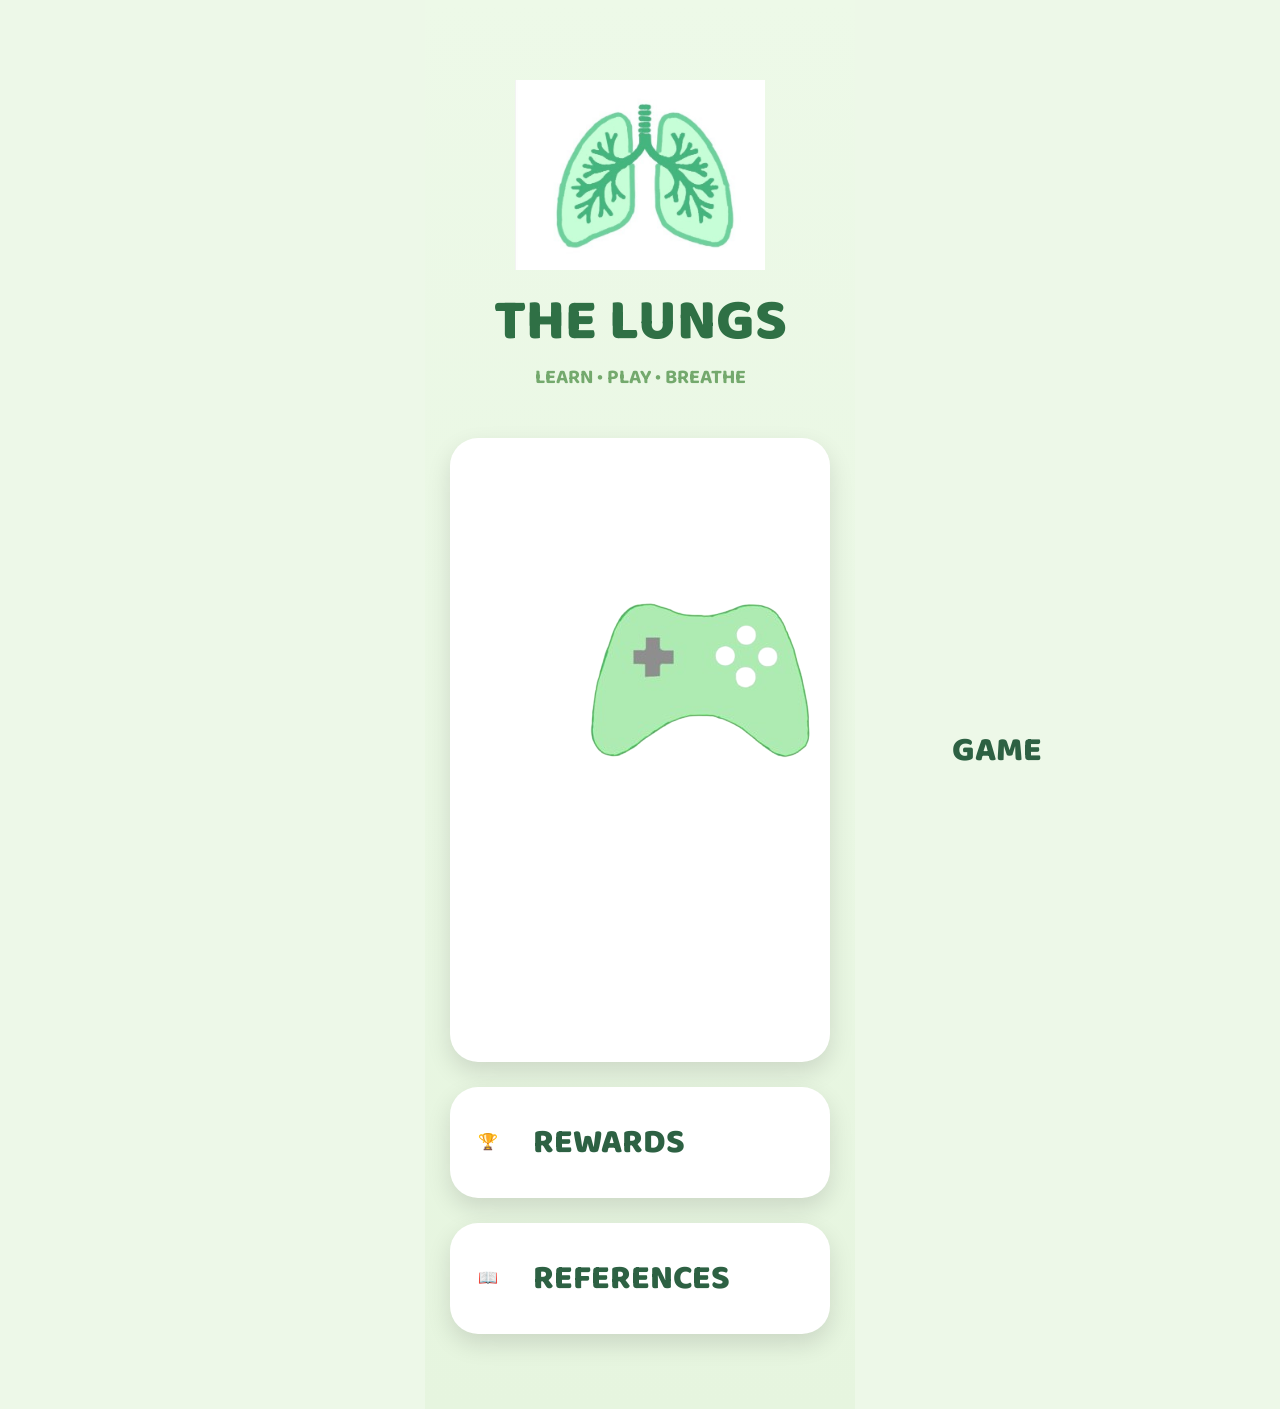
==== index.html @ 39a71042 "Update index.html" ====
<!DOCTYPE html>
<html lang="en">

<head>
    <meta charset="UTF-8">
    <meta name="viewport" content="width=device-width, initial-scale=1.0">
    <title>The Lungs</title>

    <link rel="stylesheet" href="style.css">

    <link href="https://fonts.googleapis.com/css2?family=Baloo+2:wght@700;800&display=swap" rel="stylesheet">
</head>

<body>

<div class="background">

    <div class="container">

        <!-- Top Cartoon -->
        <img src="Lungs mini icon.jpg" alt="Lungs" class="logo">

        <h1>THE LUNGS</h1>

        <p class="subtitle">LEARN • PLAY • BREATHE</p>

        <!-- Game -->
        <a href="#" class="card">
            <img src="cartoon controller.png" alt="Controller" class="menu-icon">
            <span class="card-text">GAME</span>
        </a>

        <!-- Rewards -->
        <a href="#" class="card">
            <span class="emoji">🏆</span>
            <span class="card-text">REWARDS</span>
        </a>

        <!-- References -->
        <a href="#" class="card">
            <span class="emoji">📖</span>
            <span class="card-text">REFERENCES</span>
        </a>

    </div>

</div>

</body>
</html>
---- style.css ----
*{
    margin:0;
    padding:0;
    box-sizing:border-box;
}

body{
    font-family:'Baloo 2',cursive;
    background:#edf8e8;
    display:flex;
    justify-content:center;
    align-items:center;
    min-height:100vh;
}

.background{

    width:430px;
    min-height:932px;

    background:linear-gradient(#edf9e8,#e6f5df);

    display:flex;
    justify-content:center;
}

.container{

    width:100%;
    text-align:center;

    padding:50px 25px;
}

.logo{

    width:250px;
    margin-top:30px;
    margin-bottom:15px;
}

h1{

    font-size:58px;
    color:#2f7045;
    font-weight:800;
    line-height:1;
}

.subtitle{

    color:#74a96d;
    font-size:20px;
    font-weight:700;
    margin-top:10px;
    margin-bottom:45px;
}

.card{

    background:white;
    border-radius:28px;

    padding:28px;

    display:flex;
    align-items:center;

    margin-bottom:25px;

    text-decoration:none;

    box-shadow:0 10px 25px rgba(0,0,0,.12);
}

.icon{

    font-size:42px;
    margin-left:15px;
}

.card span:last-child{

    margin-left:35px;
    font-size:34px;
    font-weight:800;
    color:#2d6143;
}
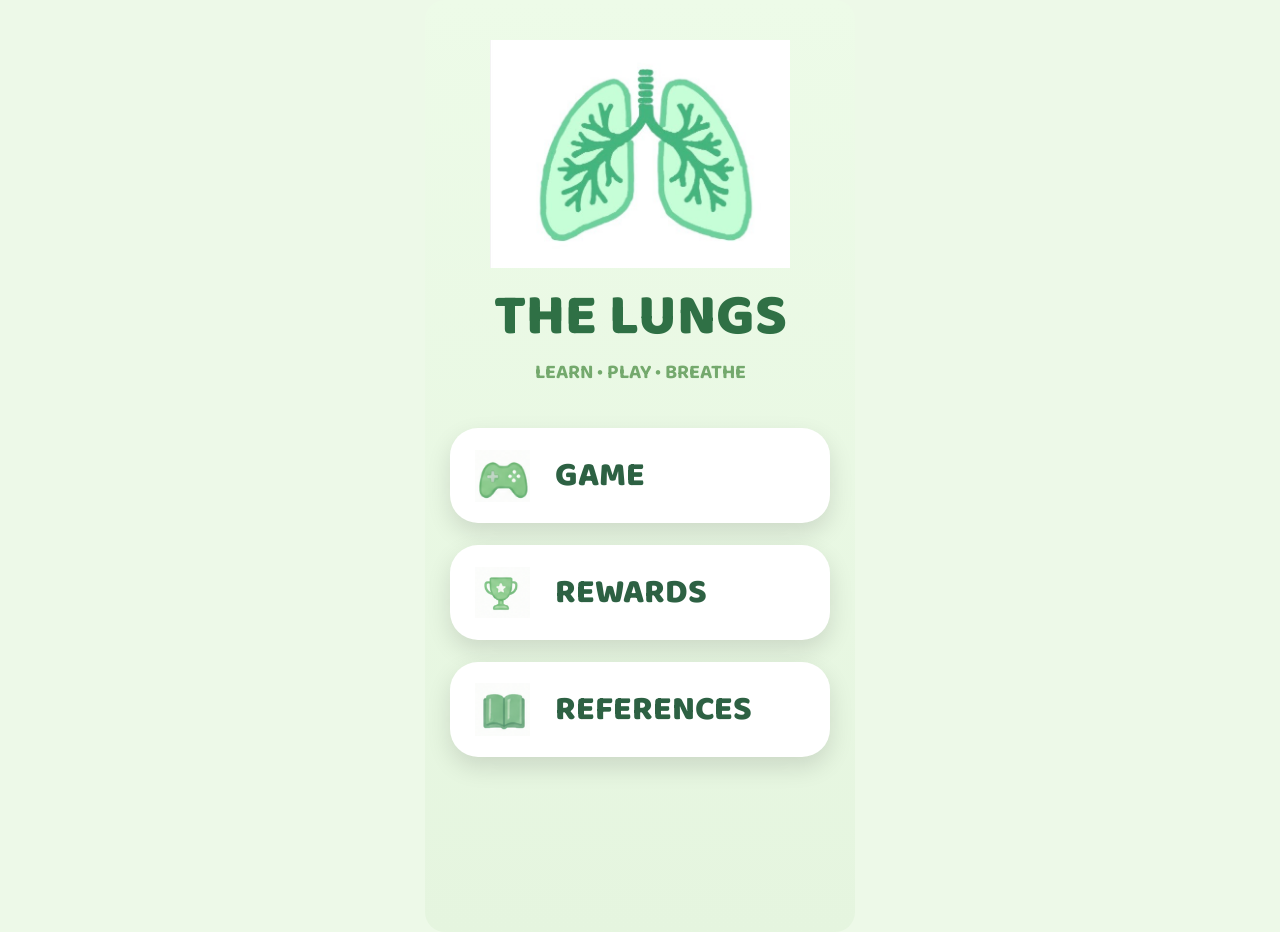
==== commit e2e8dd5d: "Update index.html" ====
--- a/index.html
+++ b/index.html
@@ -1,45 +1,56 @@
 <!DOCTYPE html>
 <html lang="en">
+<head>
+<meta charset="UTF-8">
+<meta name="viewport" content="width=device-width, initial-scale=1.0">
 
-<head>
-    <meta charset="UTF-8">
-    <meta name="viewport" content="width=device-width, initial-scale=1.0">
-    <title>The Lungs</title>
+<title>The Lungs</title>
 
-    <link rel="stylesheet" href="style.css">
+<link rel="stylesheet" href="style.css">
 
-    <link href="https://fonts.googleapis.com/css2?family=Baloo+2:wght@700;800&display=swap" rel="stylesheet">
+<link href="https://fonts.googleapis.com/css2?family=Baloo+2:wght@700;800&display=swap" rel="stylesheet">
+
 </head>
 
 <body>
 
 <div class="background">
 
+    <div class="leaf leaf1"></div>
+    <div class="leaf leaf2"></div>
+    <div class="leaf leaf3"></div>
+    <div class="leaf leaf4"></div>
+
     <div class="container">
 
-        <!-- Top Cartoon -->
-        <img src="Lungs mini icon.jpg" alt="Lungs" class="logo">
+        <img src="Lungs mini icon.jpg" class="logo" alt="Lungs">
 
         <h1>THE LUNGS</h1>
 
         <p class="subtitle">LEARN • PLAY • BREATHE</p>
 
-        <!-- Game -->
         <a href="#" class="card">
-            <img src="cartoon controller.png" alt="Controller" class="menu-icon">
+
+            <img src="controller.png" class="menu-icon">
+
             <span class="card-text">GAME</span>
+
         </a>
 
-        <!-- Rewards -->
         <a href="#" class="card">
-            <span class="emoji">🏆</span>
+
+            <img src="trophy.png" class="menu-icon">
+
             <span class="card-text">REWARDS</span>
+
         </a>
 
-        <!-- References -->
         <a href="#" class="card">
-            <span class="emoji">📖</span>
+
+            <img src="books.png" class="menu-icon">
+
             <span class="card-text">REFERENCES</span>
+
         </a>
 
     </div>
--- a/style.css
+++ b/style.css
@@ -5,11 +5,15 @@
 }
 
 body{
+
     font-family:'Baloo 2',cursive;
-    background:#edf8e8;
+
+    background:#edf9e8;
+
     display:flex;
     justify-content:center;
     align-items:center;
+
     min-height:100vh;
 }
 
@@ -18,71 +22,106 @@
     width:430px;
     min-height:932px;
 
-    background:linear-gradient(#edf9e8,#e6f5df);
+    background:linear-gradient(#edfbe8,#e5f5df);
 
-    display:flex;
-    justify-content:center;
+    border-radius:20px;
 }
 
 .container{
 
-    width:100%;
+    padding:40px 25px;
+
     text-align:center;
+}
 
-    padding:50px 25px;
-}
+/* Cartoon at top */
 
 .logo{
 
-    width:250px;
-    margin-top:30px;
-    margin-bottom:15px;
+    width:300px;
+    height:auto;
+
+    display:block;
+
+    margin:0 auto 20px auto;
 }
 
 h1{
 
     font-size:58px;
+
     color:#2f7045;
+
     font-weight:800;
+
     line-height:1;
 }
 
 .subtitle{
 
+    font-size:20px;
+
     color:#74a96d;
-    font-size:20px;
+
+    margin-top:10px;
+    margin-bottom:40px;
+
     font-weight:700;
-    margin-top:10px;
-    margin-bottom:45px;
 }
+
+/* White buttons */
 
 .card{
 
     background:white;
+
     border-radius:28px;
 
-    padding:28px;
+    display:flex;
 
-    display:flex;
     align-items:center;
 
-    margin-bottom:25px;
+    padding:20px 25px;
+
+    margin-bottom:22px;
 
     text-decoration:none;
 
     box-shadow:0 10px 25px rgba(0,0,0,.12);
 }
 
-.icon{
+/* Your controller image */
 
-    font-size:42px;
-    margin-left:15px;
+.menu-icon{
+
+    width:55px;
+    height:55px;
+
+    object-fit:contain;
+
+    flex-shrink:0;
 }
 
-.card span:last-child{
+/* Trophy & Book */
 
-    margin-left:35px;
+.emoji{
+
+    font-size:48px;
+
+    width:55px;
+
+    text-align:center;
+}
+
+/* Text */
+
+.card-text{
+
+    margin-left:25px;
+
     font-size:34px;
+
     font-weight:800;
+
     color:#2d6143;
 }
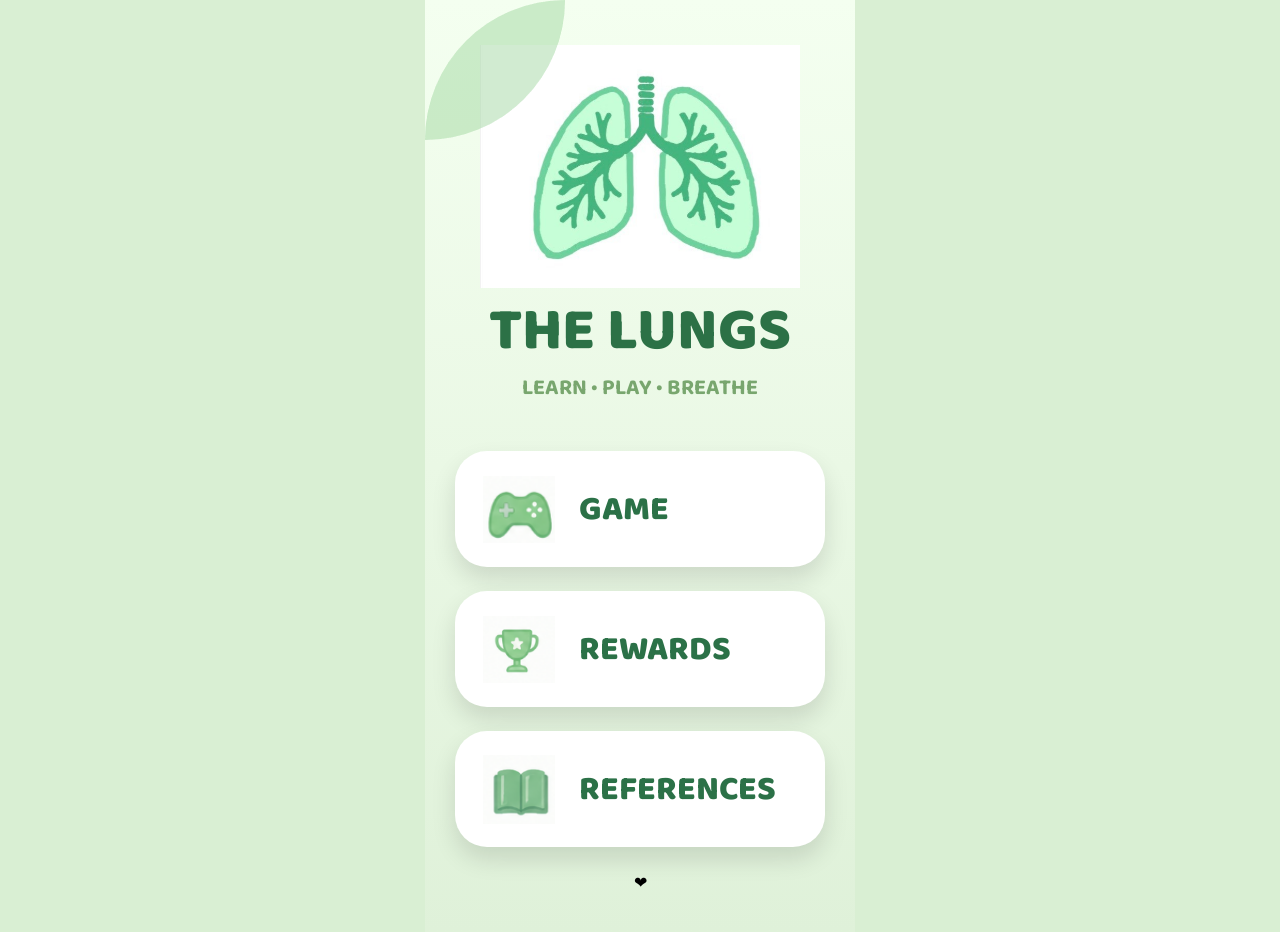
==== commit 19f5efd5: "Update index.html" ====
--- a/index.html
+++ b/index.html
@@ -1,14 +1,16 @@
 <!DOCTYPE html>
 <html lang="en">
+
 <head>
-<meta charset="UTF-8">
-<meta name="viewport" content="width=device-width, initial-scale=1.0">
 
-<title>The Lungs</title>
+    <meta charset="UTF-8">
+    <meta name="viewport" content="width=device-width, initial-scale=1.0">
 
-<link rel="stylesheet" href="style.css">
+    <title>The Lungs</title>
 
-<link href="https://fonts.googleapis.com/css2?family=Baloo+2:wght@700;800&display=swap" rel="stylesheet">
+    <link rel="stylesheet" href="style.css">
+
+    <link href="https://fonts.googleapis.com/css2?family=Baloo+2:wght@700;800&display=swap" rel="stylesheet">
 
 </head>
 
@@ -16,46 +18,66 @@
 
 <div class="background">
 
-    <div class="leaf leaf1"></div>
-    <div class="leaf leaf2"></div>
-    <div class="leaf leaf3"></div>
-    <div class="leaf leaf4"></div>
+    <!-- Decorative Leaves -->
+    <div class="leaf leaf-top-left"></div>
+    <div class="leaf leaf-top-right"></div>
+    <div class="leaf leaf-bottom-left"></div>
+    <div class="leaf leaf-bottom-right"></div>
 
     <div class="container">
 
-        <img src="Lungs mini icon.jpg" class="logo" alt="Lungs">
+        <!-- Lungs Image -->
+        <img src="Lungs mini icon.jpg" alt="Lungs" class="logo">
 
+        <!-- Title -->
         <h1>THE LUNGS</h1>
 
-        <p class="subtitle">LEARN • PLAY • BREATHE</p>
+        <p class="subtitle">
+            LEARN • PLAY • BREATHE
+        </p>
 
-        <a href="#" class="card">
+        <!-- GAME BUTTON -->
+        <a href="game.html" class="card">
 
-            <img src="controller.png" class="menu-icon">
+            <img src="controller.png" alt="Game" class="menu-icon">
 
-            <span class="card-text">GAME</span>
+            <span class="card-text">
+                GAME
+            </span>
 
         </a>
 
-        <a href="#" class="card">
+        <!-- REWARDS BUTTON -->
+        <a href="rewards.html" class="card">
 
-            <img src="trophy.png" class="menu-icon">
+            <img src="trophy.png" alt="Rewards" class="menu-icon">
 
-            <span class="card-text">REWARDS</span>
+            <span class="card-text">
+                REWARDS
+            </span>
 
         </a>
 
-        <a href="#" class="card">
+        <!-- REFERENCES BUTTON -->
+        <a href="references.html" class="card">
 
-            <img src="books.png" class="menu-icon">
+            <img src="books.png" alt="References" class="menu-icon">
 
-            <span class="card-text">REFERENCES</span>
+            <span class="card-text">
+                REFERENCES
+            </span>
 
         </a>
+
+        <!-- Bottom Decoration -->
+        <div class="heartbeat">
+            ❤
+        </div>
 
     </div>
 
 </div>
 
 </body>
+
 </html>
--- a/style.css
+++ b/style.css
@@ -1,127 +1,177 @@
 *{
-    margin:0;
-    padding:0;
-    box-sizing:border-box;
+margin:0;
+padding:0;
+box-sizing:border-box;
 }
 
 body{
 
-    font-family:'Baloo 2',cursive;
+background:#d9efd3;
 
-    background:#edf9e8;
+display:flex;
+justify-content:center;
+align-items:center;
 
-    display:flex;
-    justify-content:center;
-    align-items:center;
+min-height:100vh;
 
-    min-height:100vh;
+font-family:'Baloo 2',cursive;
 }
 
 .background{
 
-    width:430px;
-    min-height:932px;
+position:relative;
 
-    background:linear-gradient(#edfbe8,#e5f5df);
+width:430px;
+height:932px;
 
-    border-radius:20px;
+overflow:hidden;
+
+background:linear-gradient(
+180deg,
+#f4fff0,
+#eaf8e5,
+#dff1d9
+);
+
+}
+
+/* Decorative leaves */
+
+.leaf{
+
+position:absolute;
+
+width:140px;
+height:140px;
+
+background:#8fc88f;
+
+opacity:.12;
+
+border-radius:100% 0 100% 0;
+}
+
+.leaf1{
+
+left:-50px;
+top:20px;
+transform:rotate(-30deg);
+}
+
+.leaf2{
+
+right:-50px;
+top:40px;
+transform:rotate(35deg);
+}
+
+.leaf3{
+
+left:-40px;
+bottom:30px;
+transform:rotate(160deg);
+}
+
+.leaf4{
+
+right:-40px;
+bottom:10px;
+transform:rotate(-140deg);
 }
 
 .container{
 
-    padding:40px 25px;
+padding:45px 30px;
 
-    text-align:center;
+text-align:center;
 }
 
-/* Cartoon at top */
+/* Lungs */
 
 .logo{
 
-    width:300px;
-    height:auto;
+width:320px;
 
-    display:block;
+display:block;
 
-    margin:0 auto 20px auto;
+margin:auto;
+
+margin-bottom:15px;
 }
+
+/* Title */
 
 h1{
 
-    font-size:58px;
+font-size:60px;
 
-    color:#2f7045;
+color:#2c7146;
 
-    font-weight:800;
+font-weight:800;
 
-    line-height:1;
+line-height:.95;
 }
 
 .subtitle{
 
-    font-size:20px;
+margin-top:10px;
 
-    color:#74a96d;
+margin-bottom:45px;
 
-    margin-top:10px;
-    margin-bottom:40px;
+font-size:22px;
 
-    font-weight:700;
+font-weight:700;
+
+color:#78a66e;
 }
 
-/* White buttons */
+/* Buttons */
 
 .card{
 
-    background:white;
+display:flex;
 
-    border-radius:28px;
+align-items:center;
 
-    display:flex;
+background:white;
 
-    align-items:center;
+border-radius:32px;
 
-    padding:20px 25px;
+padding:22px 28px;
 
-    margin-bottom:22px;
+margin-bottom:24px;
 
-    text-decoration:none;
+text-decoration:none;
 
-    box-shadow:0 10px 25px rgba(0,0,0,.12);
+box-shadow:0 12px 24px rgba(0,0,0,.12);
+
+transition:.2s;
 }
 
-/* Your controller image */
+.card:hover{
+
+transform:translateY(-3px);
+}
+
+/* Icons */
 
 .menu-icon{
 
-    width:55px;
-    height:55px;
+width:72px;
+height:72px;
 
-    object-fit:contain;
-
-    flex-shrink:0;
-}
-
-/* Trophy & Book */
-
-.emoji{
-
-    font-size:48px;
-
-    width:55px;
-
-    text-align:center;
+object-fit:contain;
 }
 
 /* Text */
 
 .card-text{
 
-    margin-left:25px;
+margin-left:24px;
 
-    font-size:34px;
+font-size:34px;
 
-    font-weight:800;
+font-weight:800;
 
-    color:#2d6143;
+color:#2b7147;
 }
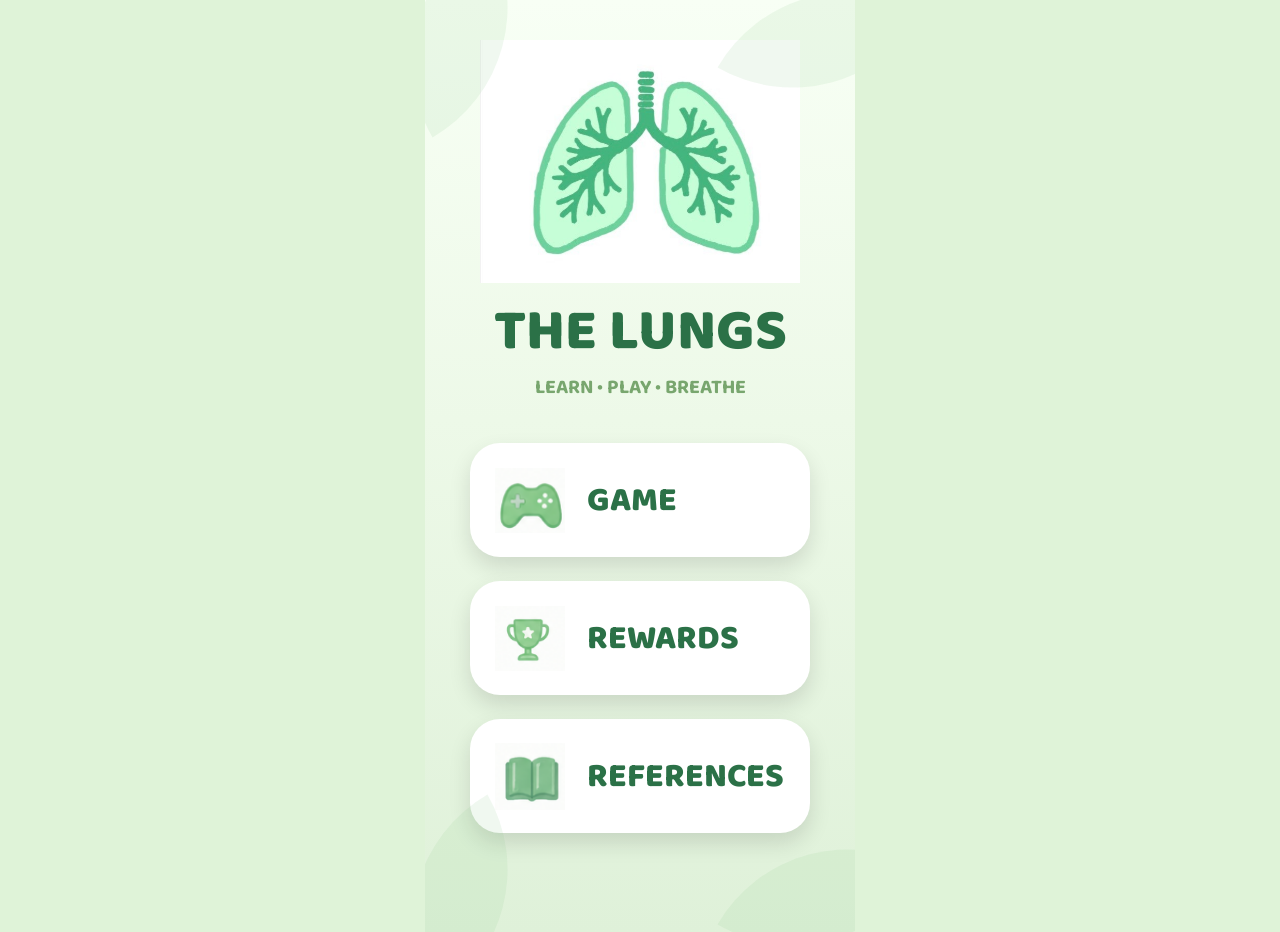
==== commit 917397c5: "Update index.html" ====
--- a/index.html
+++ b/index.html
@@ -69,9 +69,7 @@
 
         </a>
 
-        <!-- Bottom Decoration -->
-        <div class="heartbeat">
-            ❤
+        
         </div>
 
     </div>
--- a/style.css
+++ b/style.css
@@ -1,177 +1,811 @@
 *{
-margin:0;
-padding:0;
-box-sizing:border-box;
+    margin:0;
+    padding:0;
+    box-sizing:border-box;
 }
 
 body{
 
-background:#d9efd3;
-
-display:flex;
-justify-content:center;
-align-items:center;
-
-min-height:100vh;
-
-font-family:'Baloo 2',cursive;
-}
+    font-family:'Baloo 2',cursive;
+
+    background:#dff3d8;
+
+    display:flex;
+    justify-content:center;
+    align-items:center;
+
+    min-height:100vh;
+}
+
+/* ========================= */
+/* MAIN BACKGROUND */
+/* ========================= */
 
 .background{
 
-position:relative;
-
-width:430px;
-height:932px;
-
-overflow:hidden;
-
-background:linear-gradient(
-180deg,
-#f4fff0,
-#eaf8e5,
-#dff1d9
-);
-
-}
-
-/* Decorative leaves */
+    position:relative;
+
+    width:430px;
+    min-height:932px;
+
+    overflow:hidden;
+
+    background:linear-gradient(
+        180deg,
+        #f8fff5 0%,
+        #edf9e8 45%,
+        #dff1d9 100%
+    );
+}
+
+/* ========================= */
+/* DECORATIVE LEAVES */
+/* ========================= */
 
 .leaf{
 
-position:absolute;
-
-width:140px;
-height:140px;
-
-background:#8fc88f;
-
-opacity:.12;
-
-border-radius:100% 0 100% 0;
-}
-
-.leaf1{
-
-left:-50px;
-top:20px;
-transform:rotate(-30deg);
-}
-
-.leaf2{
-
-right:-50px;
-top:40px;
-transform:rotate(35deg);
-}
-
-.leaf3{
-
-left:-40px;
-bottom:30px;
-transform:rotate(160deg);
-}
-
-.leaf4{
-
-right:-40px;
-bottom:10px;
-transform:rotate(-140deg);
-}
+    position:absolute;
+
+    width:150px;
+    height:150px;
+
+    background:#84c483;
+
+    opacity:.12;
+
+    border-radius:100% 0 100% 0;
+}
+
+.leaf-top-left{
+
+    top:-40px;
+    left:-40px;
+
+    transform:rotate(-30deg);
+}
+
+.leaf-top-right{
+
+    top:-35px;
+    right:-40px;
+
+    transform:rotate(30deg);
+}
+
+.leaf-bottom-left{
+
+    bottom:-40px;
+    left:-40px;
+
+    transform:rotate(150deg);
+}
+
+.leaf-bottom-right{
+
+    bottom:-40px;
+    right:-40px;
+
+    transform:rotate(-150deg);
+}
+
+/* ========================= */
+/* CONTENT */
+/* ========================= */
 
 .container{
 
-padding:45px 30px;
-
-text-align:center;
-}
-
-/* Lungs */
+    width:100%;
+
+    max-width:380px;
+
+    margin:0 auto;
+
+    padding:40px 20px;
+
+    text-align:center;
+
+}
+/* ========================= */
+/* LUNGS IMAGE */
+/* ========================= */
 
 .logo{
 
-width:320px;
-
-display:block;
-
-margin:auto;
-
-margin-bottom:15px;
-}
-
-/* Title */
+    width:320px;
+
+    display:block;
+
+    margin:auto;
+
+    margin-bottom:20px;
+}
+
+/* ========================= */
+/* TITLES */
+/* ========================= */
 
 h1{
 
-font-size:60px;
-
-color:#2c7146;
-
-font-weight:800;
-
-line-height:.95;
+    color:#2b7147;
+
+    font-size:58px;
+
+    font-weight:800;
+
+    line-height:1;
 }
 
 .subtitle{
 
-margin-top:10px;
-
-margin-bottom:45px;
-
-font-size:22px;
-
-font-weight:700;
-
-color:#78a66e;
-}
-
-/* Buttons */
+    color:#78a66e;
+
+    font-size:20px;
+
+    margin-top:10px;
+
+    margin-bottom:40px;
+
+    font-weight:700;
+}
+
+/* ========================= */
+/* MENU BUTTONS */
+/* ========================= */
 
 .card{
 
-display:flex;
-
-align-items:center;
-
-background:white;
-
-border-radius:32px;
-
-padding:22px 28px;
-
-margin-bottom:24px;
-
-text-decoration:none;
-
-box-shadow:0 12px 24px rgba(0,0,0,.12);
-
-transition:.2s;
+    background:white;
+
+    display:flex;
+
+    align-items:center;
+
+    border-radius:30px;
+
+    padding:22px 25px;
+
+    margin-bottom:24px;
+
+    text-decoration:none;
+
+    box-shadow:0 10px 22px rgba(0,0,0,.12);
+
+    transition:.2s;
 }
 
 .card:hover{
 
-transform:translateY(-3px);
-}
-
-/* Icons */
+    transform:translateY(-3px);
+}
+
+/* ========================= */
+/* ICONS */
+/* ========================= */
 
 .menu-icon{
 
-width:72px;
-height:72px;
-
-object-fit:contain;
-}
-
-/* Text */
+    width:70px;
+    height:70px;
+
+    object-fit:contain;
+}
 
 .card-text{
 
-margin-left:24px;
-
-font-size:34px;
-
-font-weight:800;
-
-color:#2b7147;
-}
+    margin-left:22px;
+
+    color:#2b7147;
+
+    font-size:34px;
+
+    font-weight:800;
+}
+
+/* ========================= */
+/* HEART */
+/* ========================= */
+
+.heartbeat{
+
+    margin-top:30px;
+
+    font-size:60px;
+
+    color:#8bc987;
+
+    opacity:.25;
+}
+
+/* ========================= */
+/* BACK BUTTON */
+/* ========================= */
+
+.back-button{
+
+    position:absolute;
+
+    top:15px;
+    left:15px;
+
+    display:inline-block;
+
+    padding:8px 16px;
+
+    background:white;
+
+    border-radius:14px;
+
+    text-decoration:none;
+
+    color:#2b7147;
+
+    font-weight:800;
+
+    font-size:18px;
+
+    box-shadow:0 6px 12px rgba(0,0,0,.10);
+
+    z-index:100;
+
+    transition:0.2s;
+}
+
+.back-button:hover{
+
+    transform:translateY(-2px);
+
+}
+
+/* ========================= */
+/* REWARD PAGE */
+/* ========================= */
+
+.reward-section{
+
+    margin-top:35px;
+}
+
+.reward-section h2{
+
+    color:#2b7147;
+
+    font-size:28px;
+
+    text-align:left;
+
+    margin-bottom:18px;
+}
+
+/* ========================= */
+/* REWARD ROW */
+/* ========================= */
+
+.reward-row{
+
+    display:flex;
+
+    gap:20px;
+
+    overflow-x:auto;
+
+    padding:10px 5px 20px 5px;
+
+    scrollbar-width:thin;
+
+    scrollbar-color:#8ecf7b transparent;
+}
+
+/* ========================= */
+/* REWARD CIRCLES */
+/* ========================= */
+
+.reward-circle{
+
+    flex:0 0 auto;
+
+    width:110px;
+    height:110px;
+
+    border-radius:50%;
+
+    background:white;
+
+    border:5px solid #8ecf7b;
+
+    box-shadow:0 8px 18px rgba(0,0,0,.12);
+
+    display:flex;
+
+    justify-content:center;
+
+    align-items:center;
+}
+
+/* Reward Images */
+
+.reward-image{
+
+    width:80%;
+    height:80%;
+
+    object-fit:contain;
+}
+
+/* ========================= */
+/* MOBILE */
+/* ========================= */
+
+@media(max-width:450px){
+
+.background{
+
+    width:100%;
+    min-height:100vh;
+}
+
+.logo{
+
+    width:280px;
+}
+
+h1{
+
+    font-size:52px;
+}
+
+.card-text{
+
+    font-size:30px;
+}
+
+.menu-icon{
+
+    width:60px;
+    height:60px;
+}
+
+.reward-circle{
+
+    width:58px;
+    height:58px;
+}
+
+}
+
+.progress-container{
+
+    width:100%;
+
+    margin:20px 0 30px 0;
+
+}
+
+.progress-bar{
+
+    width:100%;
+
+    height:22px;
+
+    background:#d8ead2;
+
+    border-radius:20px;
+
+    overflow:hidden;
+
+    box-shadow:inset 0 2px 6px rgba(0,0,0,0.15);
+
+}
+
+.progress-fill{
+
+    width:10%;
+
+    height:100%;
+
+    background:#67c46c;
+
+    border-radius:20px;
+
+    transition:width .8s ease;
+
+}
+
+.progress-text{
+
+    text-align:center;
+
+    margin-top:10px;
+
+    color:#2b7147;
+
+    font-weight:800;
+
+    font-size:18px;
+
+}
+
+/* ========================= */
+/* LUNG IMAGE */
+/* ========================= */
+
+.lung-map{
+
+    position:relative;
+
+    width:320px;
+
+    margin:30px auto;
+
+}
+
+.lungs-image{
+
+    width:320px;
+
+    height:auto;
+
+    display:block;
+
+    margin:auto;
+
+}
+
+/* ========================= */
+/* ALVEOLI */
+/* ========================= */
+
+.alveolus{
+
+    position:absolute;
+
+    width:34px;
+
+    height:34px;
+
+    border-radius:50%;
+
+    border:none;
+
+    cursor:pointer;
+
+    font-family:'Baloo 2', cursive;
+
+    font-size:13px;
+
+    font-weight:800;
+
+    transform:translate(-50%,-50%);
+
+    transition:0.25s;
+
+}
+
+/* First unlocked */
+
+.unlocked{
+
+    background:#67c46c;
+
+    color:white;
+
+    box-shadow:0 0 18px #67c46c;
+
+}
+
+.unlocked:hover{
+
+    transform:translate(-50%,-50%) scale(1.1);
+
+}
+
+/* Locked */
+
+.locked{
+
+    background:#d0d0d0;
+
+    color:#666;
+
+    cursor:not-allowed;
+
+}
+
+/* Final Trophy */
+
+#alveolus10{
+
+    background:#FFD84D;
+
+    color:#333;
+
+}
+
+/* ========================= */
+/* CHALLENGE POPUP */
+/* ========================= */
+
+.challenge-popup{
+
+    display:none;
+
+    position:fixed;
+
+    top:50%;
+
+    left:50%;
+
+    transform:translate(-50%,-50%);
+
+    width:340px;
+
+    background:white;
+
+    border-radius:25px;
+
+    padding:25px;
+
+    box-shadow:0 20px 40px rgba(0,0,0,.25);
+
+    z-index:1000;
+
+}
+
+.challenge-popup h2{
+
+    color:#2b7147;
+
+    margin-bottom:15px;
+
+}
+
+.challenge-popup p{
+
+    color:#555;
+
+    font-size:18px;
+
+    margin-bottom:20px;
+
+}
+
+.challenge-button{
+
+    width:100%;
+
+    padding:15px;
+
+    border:none;
+
+    border-radius:20px;
+
+    background:#67c46c;
+
+    color:white;
+
+    font-size:18px;
+
+    font-weight:800;
+
+    cursor:pointer;
+
+}
+
+.challenge-button:hover{
+
+    background:#4fa756;
+/* ========================= */
+/* CHALLENGE POPUP */
+/* ========================= */
+
+.challenge-popup{
+
+    display:none;
+
+    position:fixed;
+
+    top:0;
+    left:0;
+
+    width:100%;
+    height:100%;
+
+    background:rgba(0,0,0,0.45);
+
+    justify-content:center;
+    align-items:center;
+
+    z-index:999;
+
+}
+
+.popup-box{
+
+    width:320px;
+
+    background:white;
+
+    border-radius:30px;
+
+    padding:30px;
+
+    text-align:center;
+
+    box-shadow:0 15px 35px rgba(0,0,0,.25);
+
+    animation:popup 0.3s ease;
+
+}
+
+.popup-box h2{
+
+    color:#2b7147;
+
+    margin-bottom:15px;
+
+    font-size:30px;
+
+}
+
+.popup-box h3{
+
+    color:#67c46c;
+
+    font-size:24px;
+
+    margin-bottom:18px;
+
+}
+
+.popup-box p{
+
+    color:#666;
+
+    font-size:18px;
+
+    line-height:1.5;
+
+    margin-bottom:30px;
+
+}
+
+.challenge-button{
+
+    width:100%;
+
+    padding:16px;
+
+    border:none;
+
+    border-radius:20px;
+
+    background:#67c46c;
+
+    color:white;
+
+    font-size:20px;
+
+    font-weight:800;
+
+    cursor:pointer;
+
+    margin-bottom:15px;
+
+    transition:.2s;
+
+}
+
+.challenge-button:hover{
+
+    transform:scale(1.03);
+
+    background:#4fa756;
+
+}
+
+.close-button{
+
+    width:100%;
+
+    padding:14px;
+
+    border:none;
+
+    border-radius:20px;
+
+    background:#dddddd;
+
+    color:#333;
+
+    font-size:18px;
+
+    font-weight:700;
+
+    cursor:pointer;
+
+}
+
+.close-button:hover{
+
+    background:#cfcfcf;
+
+}
+
+@keyframes popup{
+
+    from{
+
+        transform:scale(.8);
+
+        opacity:0;
+
+    }
+
+    to{
+
+        transform:scale(1);
+
+        opacity:1;
+
+    }
+
+}
+
+}
+/* ========================= */
+/* UNLOCK ANIMATION */
+/* ========================= */
+
+@keyframes unlockGlow{
+
+    0%{
+
+        transform:translate(-50%,-50%) scale(0.6);
+
+        box-shadow:0 0 0 #67c46c;
+
+    }
+
+    50%{
+
+        transform:translate(-50%,-50%) scale(1.3);
+
+        box-shadow:0 0 35px #67c46c;
+
+    }
+
+    100%{
+
+        transform:translate(-50%,-50%) scale(1);
+
+        box-shadow:0 0 15px #67c46c;
+
+    }
+
+}
+
+.newUnlock{
+
+    animation:unlockGlow .6s ease;
+    /* ========================= */
+/* TROPHY */
+/* ========================= */
+
+.trophy{
+
+    filter:grayscale(100%);
+
+    opacity:0.5;
+
+}
+
+.trophy.unlocked{
+
+    filter:grayscale(0%);
+
+    opacity:1;
+
+    box-shadow:0 0 20px gold;
+
+}
+
+}
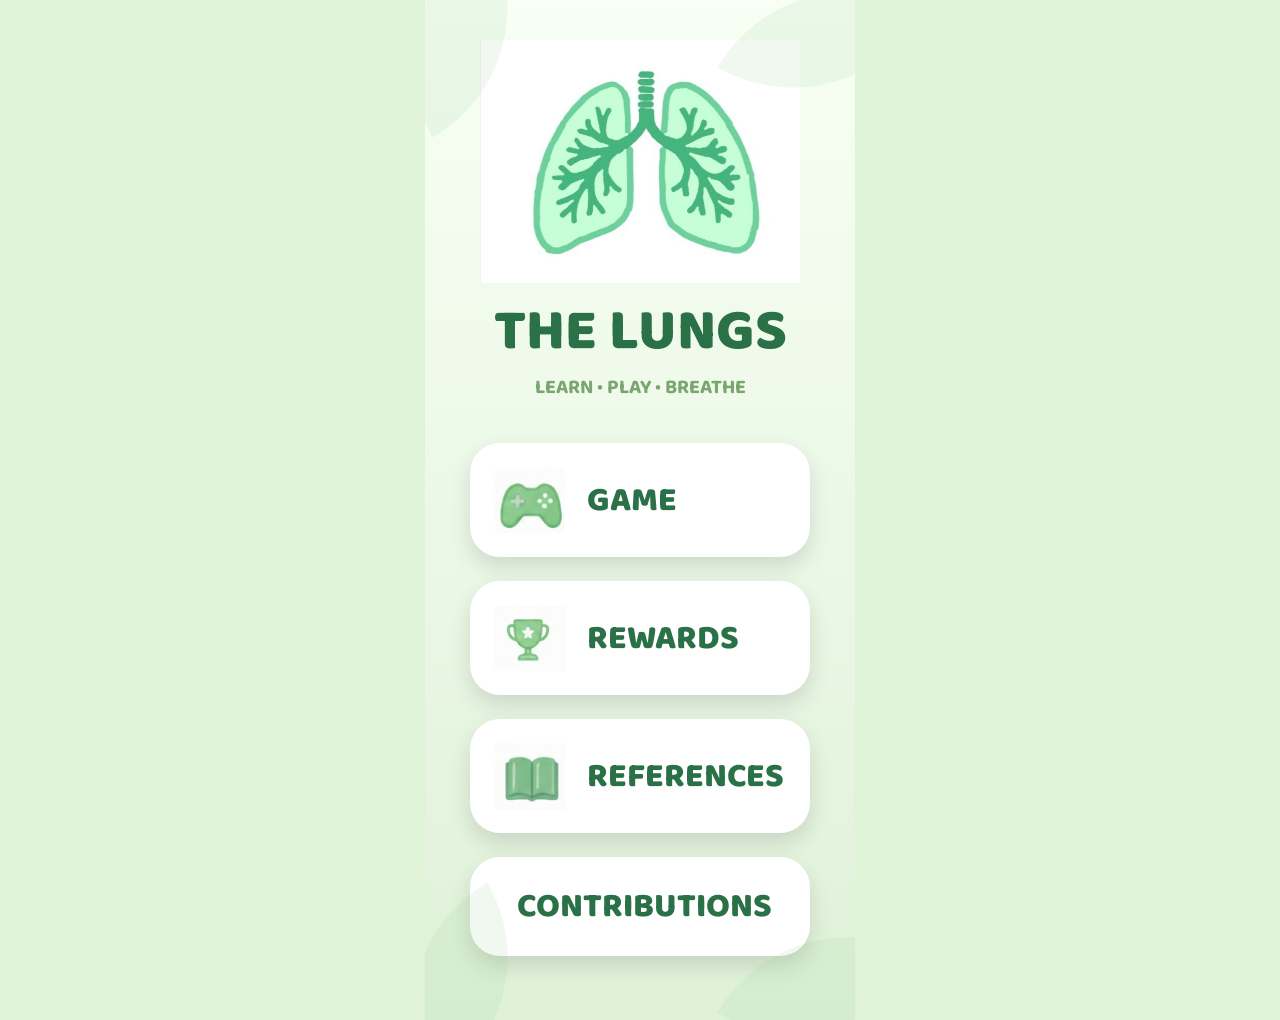
==== commit c0fdd216: "Update index.html" ====
--- a/index.html
+++ b/index.html
@@ -68,7 +68,15 @@
             </span>
 
         </a>
+       <!-- CONTRIBUTIONS BUTTON -->
 
+       <a href="contributions.html" class="card">
+
+    <span class="card-text">
+        CONTRIBUTIONS
+    </span>
+
+</a>
         
         </div>
 
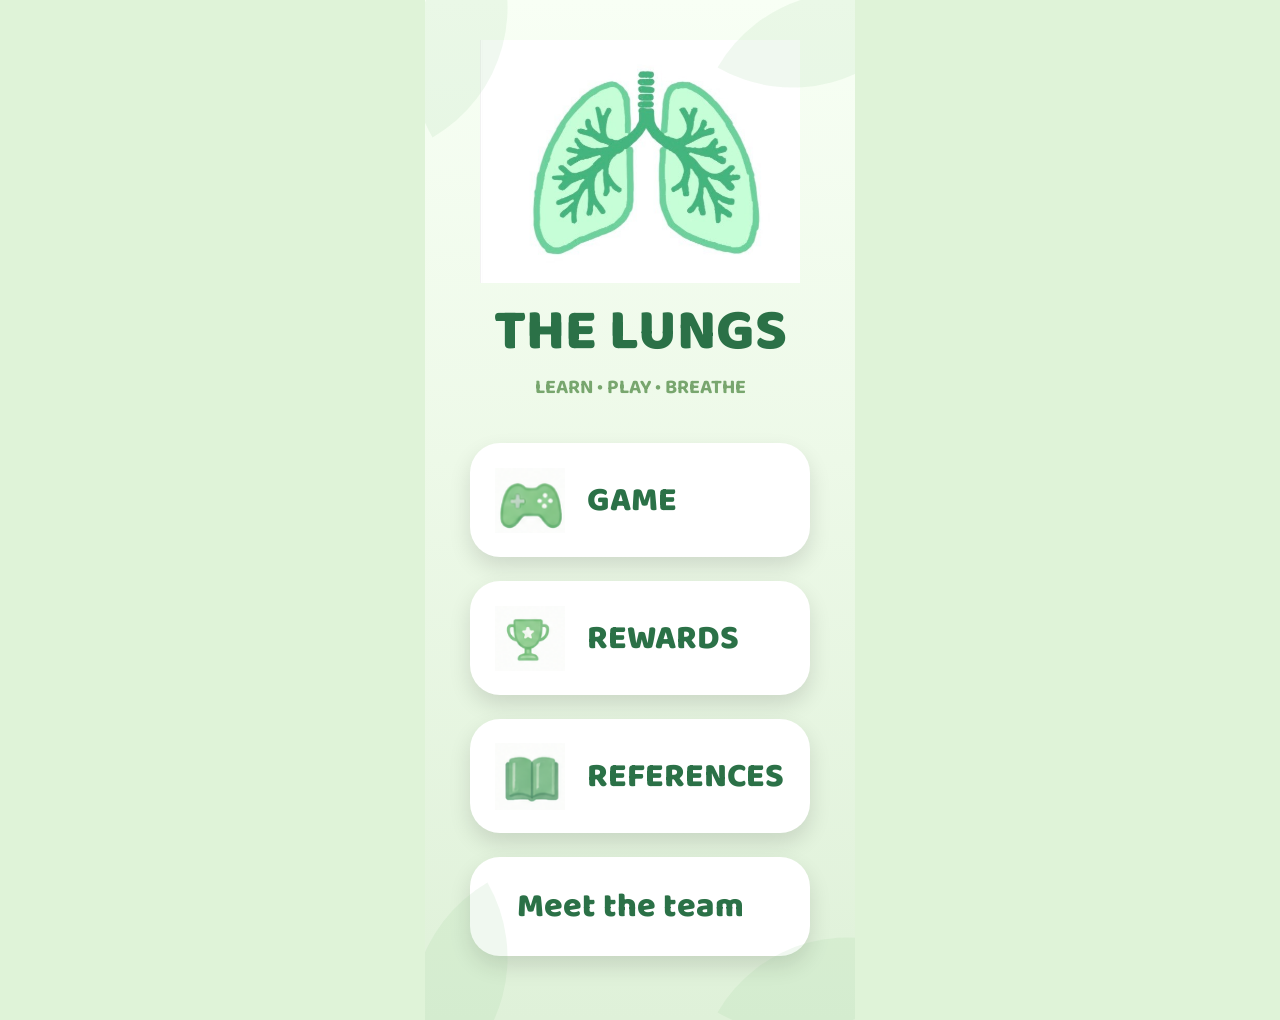
==== commit 12de0bd7: "Update index.html" ====
--- a/index.html
+++ b/index.html
@@ -73,7 +73,7 @@
        <a href="contributions.html" class="card">
 
     <span class="card-text">
-        CONTRIBUTIONS
+        Meet the team
     </span>
 
 </a>
